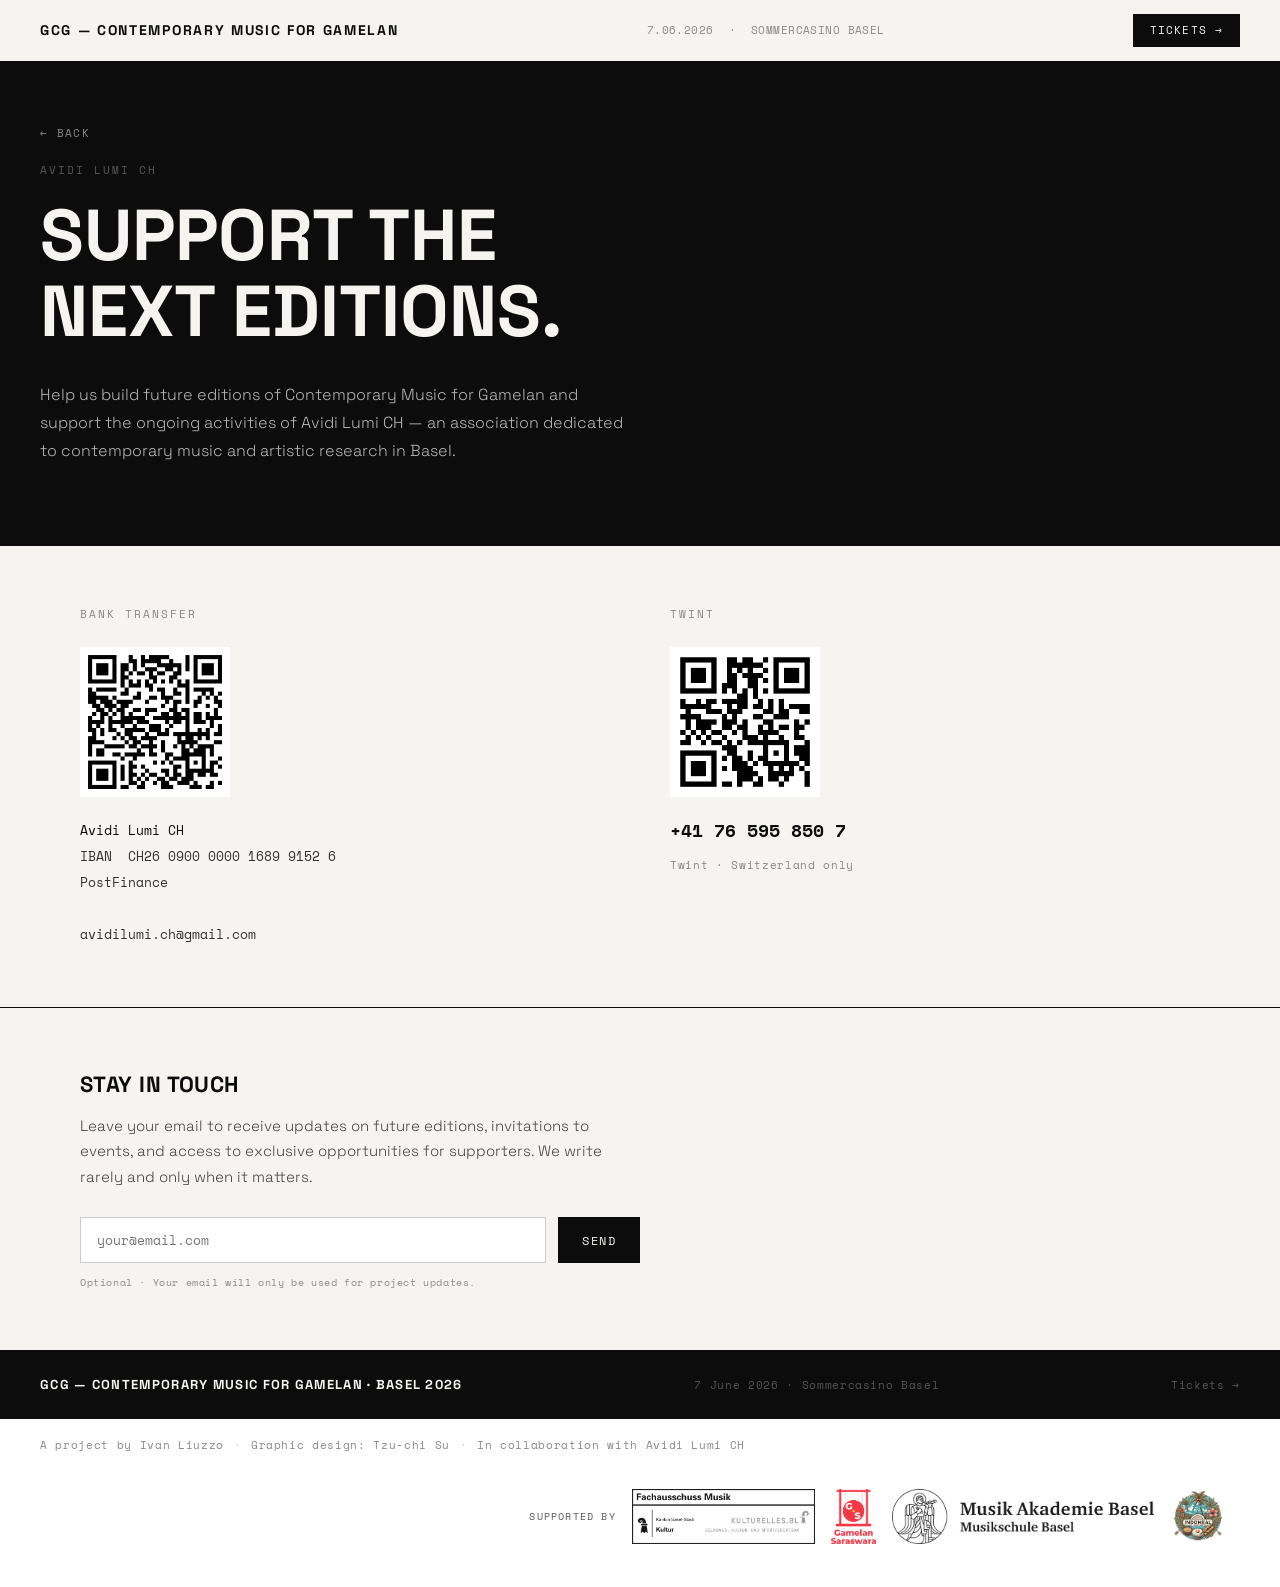
==== donate.html @ 59a26032 "Add files via upload" ====
<!DOCTYPE html>
<html lang="en">
<head>
  <meta charset="UTF-8">
  <meta name="viewport" content="width=device-width, initial-scale=1.0">
  <title>Support — Avidi Lumi CH</title>
  <link rel="preconnect" href="https://fonts.googleapis.com">
  <link rel="preconnect" href="https://fonts.gstatic.com" crossorigin>
  <link href="https://fonts.googleapis.com/css2?family=Space+Grotesk:wght@300;400;500;700&family=Space+Mono:wght@400&display=swap" rel="stylesheet">
  <link rel="stylesheet" href="style.css">
  <style>
    .donate-hero {
      background: var(--black);
      color: var(--white);
      padding: 120px 40px 80px;
    }
    .donate-hero-label {
      font-family: 'Space Mono', monospace;
      font-size: 11px;
      letter-spacing: 0.18em;
      text-transform: uppercase;
      color: #555;
      margin-bottom: 20px;
    }
    .donate-hero-title {
      font-family: 'Space Grotesk', sans-serif;
      font-weight: 700;
      font-size: clamp(36px, 6vw, 72px);
      line-height: 1.05;
      text-transform: uppercase;
      max-width: 700px;
    }
    .donate-hero-text {
      font-size: 16px;
      font-weight: 300;
      line-height: 1.75;
      max-width: 600px;
      margin-top: 32px;
      color: rgba(255,255,255,0.7);
    }
    .donate-section {
      border-top: 1px solid #0c0c0c;
    }
    .donate-inner {
      max-width: 1200px;
      margin: 0 auto;
      padding: 60px 40px;
    }
    .donate-grid {
      display: grid;
      grid-template-columns: 1fr 1fr;
      gap: 60px;
    }
    .donate-block-label {
      font-family: 'Space Mono', monospace;
      font-size: 11px;
      letter-spacing: 0.18em;
      text-transform: uppercase;
      color: #888;
      display: block;
      margin-bottom: 24px;
    }
    .donate-qr {
      width: 150px;
      height: 150px;
      display: block;
      margin-bottom: 20px;
    }
    .donate-bank-details {
      font-family: 'Space Mono', monospace;
      font-size: 13px;
      line-height: 2;
      color: #333;
    }
    .donate-bank-details strong {
      font-weight: 400;
      color: #0c0c0c;
    }
    .donate-twint-num {
      font-family: 'Space Mono', monospace;
      font-size: 18px;
      font-weight: 700;
      color: #0c0c0c;
      margin-bottom: 8px;
      display: block;
    }
    .donate-twint-note {
      font-family: 'Space Mono', monospace;
      font-size: 11px;
      color: #888;
      letter-spacing: 0.06em;
    }

    /* Email form */
    .donate-form-section {
      background: #f5f4f0;
      border-top: 1px solid #0c0c0c;
    }
    .donate-form-title {
      font-family: 'Space Grotesk', sans-serif;
      font-weight: 700;
      font-size: 22px;
      text-transform: uppercase;
      letter-spacing: 0.02em;
      margin-bottom: 12px;
    }
    .donate-form-text {
      font-size: 15px;
      font-weight: 300;
      line-height: 1.7;
      max-width: 560px;
      color: #444;
      margin-bottom: 28px;
    }
    .donate-form {
      display: flex;
      gap: 12px;
      flex-wrap: wrap;
      max-width: 560px;
    }
    .donate-input {
      flex: 1;
      min-width: 200px;
      font-family: 'Space Mono', monospace;
      font-size: 13px;
      padding: 12px 16px;
      border: 1px solid #ccc;
      background: #fff;
      color: #0c0c0c;
      outline: none;
      transition: border-color 0.2s;
    }
    .donate-input:focus { border-color: #0c0c0c; }
    .donate-submit {
      font-family: 'Space Mono', monospace;
      font-size: 12px;
      letter-spacing: 0.12em;
      text-transform: uppercase;
      padding: 12px 24px;
      background: #0c0c0c;
      color: #f5f4f0;
      border: none;
      cursor: pointer;
      transition: background 0.2s;
    }
    .donate-submit:hover { background: #333; }
    .donate-form-note {
      margin-top: 12px;
      font-family: 'Space Mono', monospace;
      font-size: 10px;
      color: #888;
      letter-spacing: 0.06em;
    }

    .back-link {
      display: inline-block;
      font-family: 'Space Mono', monospace;
      font-size: 11px;
      letter-spacing: 0.12em;
      text-transform: uppercase;
      color: #888;
      text-decoration: none;
      margin-bottom: 20px;
    }
    .back-link:hover { color: #0c0c0c; }

    @media (max-width: 768px) {
      .donate-hero { padding: 100px 20px 60px; }
      .donate-inner { padding: 40px 20px; }
      .donate-grid { grid-template-columns: 1fr; gap: 40px; }
    }
  </style>
</head>
<body>

  <!-- NAV -->
  <nav>
    <a href="index.html" class="nav-logo">GCG — Contemporary Music for Gamelan</a>
    <span class="nav-info">7.06.2026 &nbsp;·&nbsp; Sommercasino Basel</span>
    <div class="nav-links">
      <a href="index.html#tickets" class="nav-ticket">Tickets →</a>
    </div>
  </nav>

  <!-- HERO -->
  <div class="donate-hero">
    <div style="max-width:1200px;margin:0 auto;">
      <a href="index.html" class="back-link">← Back</a>
      <p class="donate-hero-label">Avidi Lumi CH</p>
      <h1 class="donate-hero-title">Support the<br>next editions.</h1>
      <p class="donate-hero-text">Help us build future editions of Contemporary Music for Gamelan and support the ongoing activities of Avidi Lumi CH — an association dedicated to contemporary music and artistic research in Basel.</p>
    </div>
  </div>

  <!-- DONATION METHODS -->
  <section class="donate-section">
    <div class="donate-inner">
      <div class="donate-grid">

        <!-- IBAN -->
        <div>
          <span class="donate-block-label">Bank Transfer</span>
          <img src="qr_iban.png" alt="QR IBAN Avidi Lumi CH" class="donate-qr">
          <div class="donate-bank-details">
            <strong>Avidi Lumi CH</strong><br>
            IBAN &nbsp;CH26 0900 0000 1689 9152 6<br>
            PostFinance<br>
            <br>
            avidilumi.ch@gmail.com
          </div>
        </div>

        <!-- TWINT -->
        <div>
          <span class="donate-block-label">Twint</span>
          <img src="qr_twint.png" alt="QR Twint Avidi Lumi CH" class="donate-qr">
          <span class="donate-twint-num">+41 76 595 850 7</span>
          <span class="donate-twint-note">Twint · Switzerland only</span>
        </div>

      </div>
    </div>
  </section>

  <!-- EMAIL SIGNUP -->
  <section class="donate-form-section">
    <div class="donate-inner">
      <p class="donate-form-title">Stay in touch</p>
      <p class="donate-form-text">Leave your email to receive updates on future editions, invitations to events, and access to exclusive opportunities for supporters. We write rarely and only when it matters.</p>

      <!--
        Per attivare il form:
        1. Vai su web3forms.com e crea un account gratuito
        2. Ottieni la tua access key
        3. Sostituisci YOUR_ACCESS_KEY qui sotto
        4. Cambia action con il tuo form endpoint
      -->
      <form class="donate-form"
            action="mailto:avidilumi.ch@gmail.com"
            method="GET"
            enctype="text/plain">
        <input
          class="donate-input"
          type="email"
          name="email"
          placeholder="your@email.com"
          required>
        <input
          type="hidden"
          name="subject"
          value="Support Avidi Lumi CH — mailing list">
        <button class="donate-submit" type="submit">Send</button>
      </form>
      <p class="donate-form-note">Optional · Your email will only be used for project updates.</p>
    </div>
  </section>

  <!-- FOOTER -->
  <footer>
    <div class="footer-top">
      <span class="footer-logo">GCG — Contemporary Music for Gamelan · Basel 2026</span>
      <span class="footer-copy">7 June 2026 · Sommercasino Basel</span>
      <a href="index.html#tickets" class="footer-copy">Tickets →</a>
    </div>
    <div class="footer-bottom">
      <div class="footer-credits">
        <span class="footer-credit-item">A project by Ivan Liuzzo</span>
        <span class="footer-credit-sep">·</span>
        <span class="footer-credit-item">Graphic design: Tzu-chi Su</span>
        <span class="footer-credit-sep">·</span>
        <span class="footer-credit-item">In collaboration with Avidi Lumi CH</span>
      </div>
      <div class="footer-logo-box">
        <span class="footer-supported">Supported by</span>
        <img src="FA_BSBL_MU_cmyk_print.png" alt="Fachausschuss Musik BS/BL" class="footer-canton-logo">
        <img src="Saraswara_Original_on_Transparent.png" alt="Gamelan Saraswara" class="footer-canton-logo">
        <img src="MAB_MSB.jpg" alt="Musik Akademie Basel" class="footer-canton-logo">
        <img src="Indomeal.png" alt="Indomeal" class="footer-canton-logo" style="height:70px;">
      </div>
    </div>
  </footer>

</body>
</html>
---- style.css ----
/* ═══════════════════════════════════════════════════════════
   GCG — Contemporary Music for Gamelan
   Basel, 7 June 2026 · Stylesheet
   ═══════════════════════════════════════════════════════════ */

/* ─── VARIABILI ──────────────────────────────────────────── */
:root {
  --black: #0c0c0c;
  --white: #f5f4f0;
  --mid: #888;
  --rule: 1px solid #0c0c0c;
  --rule-light: 1px solid #ccc;
}

/* ─── RESET ──────────────────────────────────────────────── */
*, *::before, *::after { box-sizing: border-box; margin: 0; padding: 0; }
html { scroll-behavior: smooth; }

body {
  font-family: 'Space Grotesk', sans-serif;
  background: var(--white);
  color: var(--black);
  font-size: 16px;
  line-height: 1.5;
  -webkit-font-smoothing: antialiased;
}

/* ─── NAVIGAZIONE ────────────────────────────────────────── */
nav {
  position: fixed;
  top: 0; left: 0; right: 0;
  z-index: 100;
  display: flex;
  justify-content: space-between;
  align-items: center;
  padding: 14px 40px;
  border-bottom: var(--rule);
  background: var(--white);
}

.nav-logo {
  font-family: 'Space Grotesk', sans-serif;
  font-weight: 700;
  font-size: 14px;
  letter-spacing: 0.12em;
  text-transform: uppercase;
  text-decoration: none;
  color: var(--black);
}

.nav-info {
  font-family: 'Space Mono', monospace;
  font-size: 11px;
  letter-spacing: 0.04em;
  color: var(--mid);
  text-transform: uppercase;
}

.nav-links {
  display: flex;
  gap: 12px;
  align-items: center;
}

.nav-support {
  font-family: 'Space Mono', monospace;
  font-size: 11px;
  letter-spacing: 0.1em;
  text-transform: uppercase;
  text-decoration: none;
  color: var(--mid);
  padding: 7px 14px;
  border: 1px solid #ccc;
  transition: border-color 0.2s, color 0.2s;
}
.nav-support:hover { border-color: var(--black); color: var(--black); }

.nav-ticket {
  font-family: 'Space Mono', monospace;
  font-size: 11px;
  letter-spacing: 0.1em;
  text-transform: uppercase;
  text-decoration: none;
  color: var(--white);
  background: var(--black);
  padding: 7px 16px;
  border: var(--rule);
  transition: background 0.2s, color 0.2s;
}
.nav-ticket:hover { background: var(--white); color: var(--black); }

/* ─── HERO ───────────────────────────────────────────────── */
.hero {
  margin-top: 49px;
  position: relative;
  width: 100%;
  min-height: 90vh;
  display: flex;
  flex-direction: column;
  overflow: hidden;
}

/*
 * ━━━━━━━━━━━━━━━━━━━━━━━━━━━━━━━━━━━━━━━━━━━━━━━━━━━━━━━━━
 *  DESIGNER — immagine hero
 *  Opzione A (CSS):
 *  .hero-image-layer {
 *    background-image: url('hero.jpg');
 *    background-size: cover;
 *    background-position: center;
 *  }
 *  Opzione B (HTML): inserisci <img> dentro .hero-image-layer
 *  e rimuovi lo <span class="hero-image-label">
 * ━━━━━━━━━━━━━━━━━━━━━━━━━━━━━━━━━━━━━━━━━━━━━━━━━━━━━━━━━
 */
.hero-image-layer {
  position: absolute;
  inset: 0;
  background-image: url('Landing_Page_Banner.jpg');
  background-size: cover;
  background-position: center right;
}

.hero-image-label {
  font-family: 'Space Mono', monospace;
  font-size: 11px;
  letter-spacing: 0.15em;
  color: #aaa;
  text-transform: uppercase;
  border: 1px solid #ccc;
  padding: 8px 16px;
  background: rgba(245,244,240,0.7);
}

.hero-overlay {
  position: absolute;
  inset: 0;
  background: linear-gradient(to bottom, transparent 20%, rgba(12,12,12,0.62) 100%);
  pointer-events: none;
}

.hero-content {
  position: relative;
  z-index: 2;
  display: flex;
  flex-direction: column;
  justify-content: flex-end;
  flex: 1;
  padding: 60px 40px 50px;
}

.hero-title {
  font-family: 'Space Grotesk', sans-serif;
  font-weight: 700;
  font-size: clamp(32px, 5.5vw, 72px);
  line-height: 1.05;
  text-transform: uppercase;
  letter-spacing: -0.01em;
  color: #fff;
}

.hero-tag {
  font-family: 'Space Grotesk', sans-serif;
  font-weight: 700;
  font-size: clamp(28px, 5vw, 66px);
  text-transform: uppercase;
  letter-spacing: -0.01em;
  line-height: 1.05;
  color: rgba(255,255,255,0.55);
  margin-bottom: 6px;
}

.hero-meta {
  display: flex;
  gap: 40px;
  margin-top: 32px;
  padding-top: 24px;
  border-top: 1px solid rgba(255,255,255,0.25);
  flex-wrap: wrap;
}

.hero-meta-item { display: flex; flex-direction: column; gap: 4px; }

.hero-meta-label {
  font-family: 'Space Mono', monospace;
  font-size: 10px;
  letter-spacing: 0.14em;
  text-transform: uppercase;
  color: rgba(255,255,255,0.5);
}

.hero-meta-value {
  font-family: 'Space Grotesk', sans-serif;
  font-weight: 400;
  font-size: 15px;
  color: #fff;
}

/* ─── LAYOUT GENERALE ────────────────────────────────────── */
.container { max-width: 1200px; margin: 0 auto; padding: 0 40px; }

section { border-top: var(--rule); }

.section-inner {
  display: grid;
  grid-template-columns: 120px 1fr;
  gap: 0 60px;
  padding: 60px 0;
}

.section-number {
  font-family: 'Space Mono', monospace;
  font-size: 11px;
  letter-spacing: 0.1em;
  color: var(--mid);
  padding-top: 4px;
}

.section-label {
  font-family: 'Space Grotesk', sans-serif;
  font-weight: 700;
  font-size: 11px;
  letter-spacing: 0.18em;
  text-transform: uppercase;
  color: var(--mid);
  display: block;
  margin-bottom: 24px;
}

/* ─── ABOUT ──────────────────────────────────────────────── */
.about-text {
  font-size: 17px;
  font-weight: 300;
  line-height: 1.75;
  max-width: 720px;
}
.about-text p + p { margin-top: 1.2em; }
.about-text strong { font-weight: 500; }

.about-note {
  margin-top: 32px;
  padding-top: 24px;
  border-top: var(--rule-light);
  font-family: 'Space Mono', monospace;
  font-size: 12px;
  letter-spacing: 0.04em;
  color: var(--mid);
  line-height: 1.8;
  max-width: 600px;
}

/* ─── PROGRAMMA ──────────────────────────────────────────── */
.programme-talk {
  padding: 20px 0 28px;
  border-bottom: var(--rule);
  margin-bottom: 8px;
}

.talk-time {
  font-family: 'Space Mono', monospace;
  font-size: 11px;
  color: var(--mid);
  margin-bottom: 6px;
  letter-spacing: 0.06em;
}

.talk-title {
  font-family: 'Space Grotesk', sans-serif;
  font-weight: 700;
  font-size: 20px;
  letter-spacing: 0.02em;
  text-transform: uppercase;
}

.talk-detail {
  font-size: 13px;
  font-weight: 300;
  color: var(--mid);
  margin-top: 4px;
}

.concert-header {
  font-family: 'Space Mono', monospace;
  font-size: 11px;
  letter-spacing: 0.1em;
  color: var(--mid);
  text-transform: uppercase;
  padding: 18px 0 4px;
}

.programme-grid { display: flex; flex-direction: column; }

.programme-item {
  display: grid;
  grid-template-columns: 1fr auto;
  align-items: start;
  gap: 8px 32px;
  padding: 20px 0;
  border-bottom: var(--rule-light);
}
.programme-item:first-child { border-top: var(--rule-light); }

.prog-num {
  font-family: 'Space Mono', monospace;
  font-size: 11px;
  color: var(--mid);
  margin-bottom: 5px;
}

.prog-title {
  font-family: 'Space Grotesk', sans-serif;
  font-weight: 700;
  font-size: 22px;
  letter-spacing: 0.02em;
  text-transform: uppercase;
  line-height: 1.1;
}

.prog-detail {
  font-size: 13px;
  font-weight: 300;
  color: var(--mid);
  margin-top: 3px;
  line-height: 1.5;
}

.prog-performers {
  font-size: 12px;
  font-weight: 300;
  font-style: italic;
  color: var(--mid);
  margin-top: 6px;
}

.prog-type {
  font-family: 'Space Mono', monospace;
  font-size: 10px;
  letter-spacing: 0.12em;
  text-transform: uppercase;
  color: var(--mid);
  border: 1px solid #ccc;
  padding: 4px 8px;
  white-space: nowrap;
  align-self: start;
  margin-top: 4px;
}
.prog-type.premiere { border-color: var(--black); color: var(--black); }

.programme-interval {
  text-align: center;
  padding: 20px 0;
  border-bottom: var(--rule-light);
  font-family: 'Space Mono', monospace;
  font-size: 11px;
  letter-spacing: 0.18em;
  text-transform: uppercase;
  color: var(--mid);
}

.programme-note {
  margin-top: 20px;
  font-family: 'Space Mono', monospace;
  font-size: 11px;
  letter-spacing: 0.06em;
  color: var(--mid);
}

/* ─── NOTE DI PROGRAMMA ──────────────────────────────────── */
.prog-note-block {
  padding: 0;
  border-bottom: var(--rule-light);
}
.prog-note-block:first-child { border-top: var(--rule-light); }

.prog-note-header {
  display: flex;
  align-items: baseline;
  gap: 16px;
  padding: 20px 0;
  cursor: pointer;
  user-select: none;
  flex-wrap: wrap;
}
.prog-note-header:hover .prog-note-title { opacity: 0.6; }

.prog-note-body {
  padding-bottom: 24px;
}

.prog-note-num {
  font-family: 'Space Mono', monospace;
  font-size: 11px;
  color: var(--mid);
}

.prog-note-title {
  font-family: 'Space Grotesk', sans-serif;
  font-weight: 700;
  font-size: 20px;
  text-transform: uppercase;
  letter-spacing: 0.02em;
  transition: opacity 0.2s;
}

.prog-note-composer {
  font-size: 13px;
  font-weight: 300;
  color: var(--mid);
}

.prog-note-text {
  font-size: 14px;
  font-weight: 300;
  line-height: 1.8;
  color: #333;
  max-width: 700px;
}

.prog-note-text p + p { margin-top: 1em; }

.prog-quote {
  margin: 20px 0 8px;
  padding-left: 20px;
  border-left: 2px solid var(--black);
  font-size: 13px;
  font-weight: 300;
  font-style: italic;
  line-height: 1.75;
  color: #333;
  max-width: 600px;
}

.prog-quote-attr {
  font-family: 'Space Mono', monospace;
  font-size: 11px;
  letter-spacing: 0.04em;
  color: var(--mid);
  margin-top: 8px;
}

/* ─── BIO ────────────────────────────────────────────────── */
.bio-block {
  padding: 32px 0;
  border-bottom: var(--rule-light);
}
.bio-block:first-child { border-top: var(--rule-light); }

.bio-header {
  display: flex;
  align-items: baseline;
  gap: 16px;
  margin-bottom: 12px;
  flex-wrap: wrap;
}

.bio-name {
  font-family: 'Space Grotesk', sans-serif;
  font-weight: 700;
  font-size: 26px;
  text-transform: uppercase;
  letter-spacing: 0.02em;
}

.bio-origin {
  font-family: 'Space Mono', monospace;
  font-size: 10px;
  letter-spacing: 0.14em;
  text-transform: uppercase;
  color: var(--mid);
}

.bio-badge {
  font-family: 'Space Mono', monospace;
  font-size: 9px;
  letter-spacing: 0.12em;
  text-transform: uppercase;
  background: var(--black);
  color: var(--white);
  padding: 3px 8px;
}

.bio-text {
  font-size: 14px;
  font-weight: 300;
  line-height: 1.8;
  color: #333;
  max-width: 760px;
}
.bio-text p + p { margin-top: 1em; }

.bio-link {
  display: inline-block;
  margin-top: 10px;
  font-family: 'Space Mono', monospace;
  font-size: 11px;
  letter-spacing: 0.06em;
  color: var(--black);
  text-decoration: underline;
  text-underline-offset: 3px;
}

/* ─── TASHTEGO ───────────────────────────────────────────── */
.tashtego-intro {
  font-size: 16px;
  font-weight: 300;
  line-height: 1.75;
  max-width: 700px;
  margin-bottom: 40px;
}

.tashtego-members {
  display: grid;
  grid-template-columns: repeat(auto-fit, minmax(180px, 1fr));
  border-top: var(--rule-light);
}

.tashtego-member {
  padding: 18px 16px 18px 0;
  border-bottom: var(--rule-light);
  border-right: var(--rule-light);
}

.tm-name {
  font-family: 'Space Grotesk', sans-serif;
  font-weight: 700;
  font-size: 16px;
  text-transform: uppercase;
  letter-spacing: 0.02em;
}

.tm-role {
  font-size: 12px;
  font-weight: 300;
  color: var(--mid);
  margin-top: 3px;
}

/* ─── CURATOR'S NOTE ─────────────────────────────────────── */
.curator-text {
  font-size: 16px;
  font-weight: 300;
  line-height: 1.8;
  max-width: 680px;
}
.curator-text p + p { margin-top: 1.2em; }

.curator-signature {
  font-family: 'Space Mono', monospace;
  font-size: 12px;
  letter-spacing: 0.08em;
  color: var(--mid);
  margin-top: 28px;
}

/* ─── BIGLIETTI ──────────────────────────────────────────── */
.tickets-section { background: var(--black); color: var(--white); }

.tickets-inner {
  display: grid;
  grid-template-columns: 120px 1fr;
  gap: 0 60px;
  padding: 80px 0;
  align-items: center;
}

.tickets-label {
  font-family: 'Space Mono', monospace;
  font-size: 11px;
  letter-spacing: 0.1em;
  color: #555;
}

.tickets-content {
  display: flex;
  align-items: center;
  justify-content: space-between;
  gap: 40px;
  flex-wrap: wrap;
}

.tickets-cta-text {
  font-family: 'Space Grotesk', sans-serif;
  font-weight: 700;
  font-size: clamp(28px, 4vw, 52px);
  text-transform: uppercase;
  letter-spacing: 0.02em;
  line-height: 1.1;
}

.tickets-soon {
  font-family: 'Space Mono', monospace;
  font-size: 12px;
  letter-spacing: 0.1em;
  color: #666;
  margin-top: 10px;
}

/* Pulsante attivo */
.tickets-btn {
  display: inline-block;
  font-family: 'Space Mono', monospace;
  font-size: 13px;
  letter-spacing: 0.15em;
  text-transform: uppercase;
  text-decoration: none;
  color: var(--black);
  background: var(--white);
  padding: 18px 40px;
  border: 1px solid var(--white);
  white-space: nowrap;
  transition: background 0.2s, color 0.2s;
}
.tickets-btn:hover { background: transparent; color: var(--white); }

/* ─── VENUE ──────────────────────────────────────────────── */
.venue-grid { display: grid; grid-template-columns: 1fr 1fr; gap: 60px; }
.venue-address { font-size: 15px; font-weight: 300; line-height: 2.1; }
.venue-directions {
  font-family: 'Space Mono', monospace;
  font-size: 12px;
  letter-spacing: 0.06em;
  color: var(--mid);
  line-height: 2;
}

/* ─── FOOTER ─────────────────────────────────────────────── */
footer {
  border-top: var(--rule);
  background: var(--black);
  padding: 0 40px;
}

.footer-top {
  display: flex;
  justify-content: space-between;
  align-items: center;
  gap: 20px;
  flex-wrap: wrap;
  padding: 24px 0;
}

.footer-bottom {
  background: #fff;
  margin: 0 -40px;
  padding: 18px 40px 28px;
  display: flex;
  justify-content: space-between;
  align-items: center;
  gap: 20px;
  flex-wrap: wrap;
}

.footer-credits {
  display: flex;
  align-items: center;
  gap: 10px;
  flex-wrap: wrap;
}

.footer-credit-item {
  font-family: 'Space Mono', monospace;
  font-size: 11px;
  letter-spacing: 0.06em;
  color: #888;
}

.footer-credit-sep {
  font-family: 'Space Mono', monospace;
  font-size: 11px;
  color: #ccc;
}

.footer-supported {
  font-family: 'Space Mono', monospace;
  font-size: 10px;
  letter-spacing: 0.12em;
  text-transform: uppercase;
  color: #888;
}

.footer-logo-box {
  display: flex;
  align-items: center;
  gap: 16px;
  margin-left: auto;
}
/* ─── PROGRAMME ACCORDION INLINE ────────────────────────── */
.prog-title-btn {
  cursor: pointer;
  transition: color 0.2s;
  display: inline;
}
.prog-title-btn:hover { color: #888; }

.prog-inline-note {
  display: none;
  padding: 16px 0 4px;
  max-width: 680px;
}

.prog-inline-note p {
  font-size: 13px;
  font-weight: 300;
  line-height: 1.8;
  color: #444;
}

.prog-inline-note em { font-style: italic; }

.prog-inline-note blockquote {
  margin: 16px 0 8px;
  padding-left: 16px;
  border-left: 2px solid var(--black);
  font-size: 13px;
  font-style: italic;
  font-weight: 300;
  line-height: 1.75;
  color: #444;
}

.prog-inline-note .prog-quote-attr {
  font-family: 'Space Mono', monospace;
  font-size: 11px;
  color: var(--mid);
  margin-top: 6px;
}

.footer-logos {
  display: flex;
  align-items: center;
  gap: 16px;
}

.footer-logo-box {
  background: #fff;
  padding: 8px 14px;
  display: inline-flex;
  align-items: center;
  gap: 16px;
}

.footer-supported {
  font-family: 'Space Mono', monospace;
  font-size: 10px;
  letter-spacing: 0.12em;
  text-transform: uppercase;
  color: #555;
}

.footer-canton-logo {
  height: 55px;
  width: auto;
}

.footer-indomeal-logo {
  height: 60px;
  width: auto;
}

.footer-logo {
  font-family: 'Space Grotesk', sans-serif;
  font-weight: 700;
  font-size: 13px;
  letter-spacing: 0.1em;
  text-transform: uppercase;
  color: #f5f4f0;
}

.footer-copy {
  font-family: 'Space Mono', monospace;
  font-size: 11px;
  letter-spacing: 0.06em;
  color: #555;
  text-decoration: none;
}

.footer-support {
  font-family: 'Space Mono', monospace;
  font-size: 11px;
  letter-spacing: 0.1em;
  text-transform: uppercase;
  text-decoration: none;
  color: #555;
  border-bottom: 1px solid #333;
  padding-bottom: 1px;
  transition: color 0.2s, border-color 0.2s;
}
.footer-support:hover { color: #f5f4f0; border-color: #f5f4f0; }

/* ─── RESPONSIVE ─────────────────────────────────────────── */
@media (max-width: 768px) {
  nav { padding: 12px 20px; gap: 12px; }
  .nav-info { display: none; }
  .hero-content { padding: 40px 20px 40px; }
  .container { padding: 0 20px; }
  .section-inner { grid-template-columns: 1fr; gap: 0; }
  .section-number { margin-bottom: 16px; }
  .programme-item { grid-template-columns: 1fr; }
  .prog-type { width: fit-content; margin-top: 8px; }
  .tickets-inner { grid-template-columns: 1fr; }
  .tickets-content { flex-direction: column; align-items: flex-start; }
  .venue-grid { grid-template-columns: 1fr; gap: 30px; }
  footer { padding: 24px 20px; }
  .tashtego-member { border-right: none; padding-right: 0; }
}
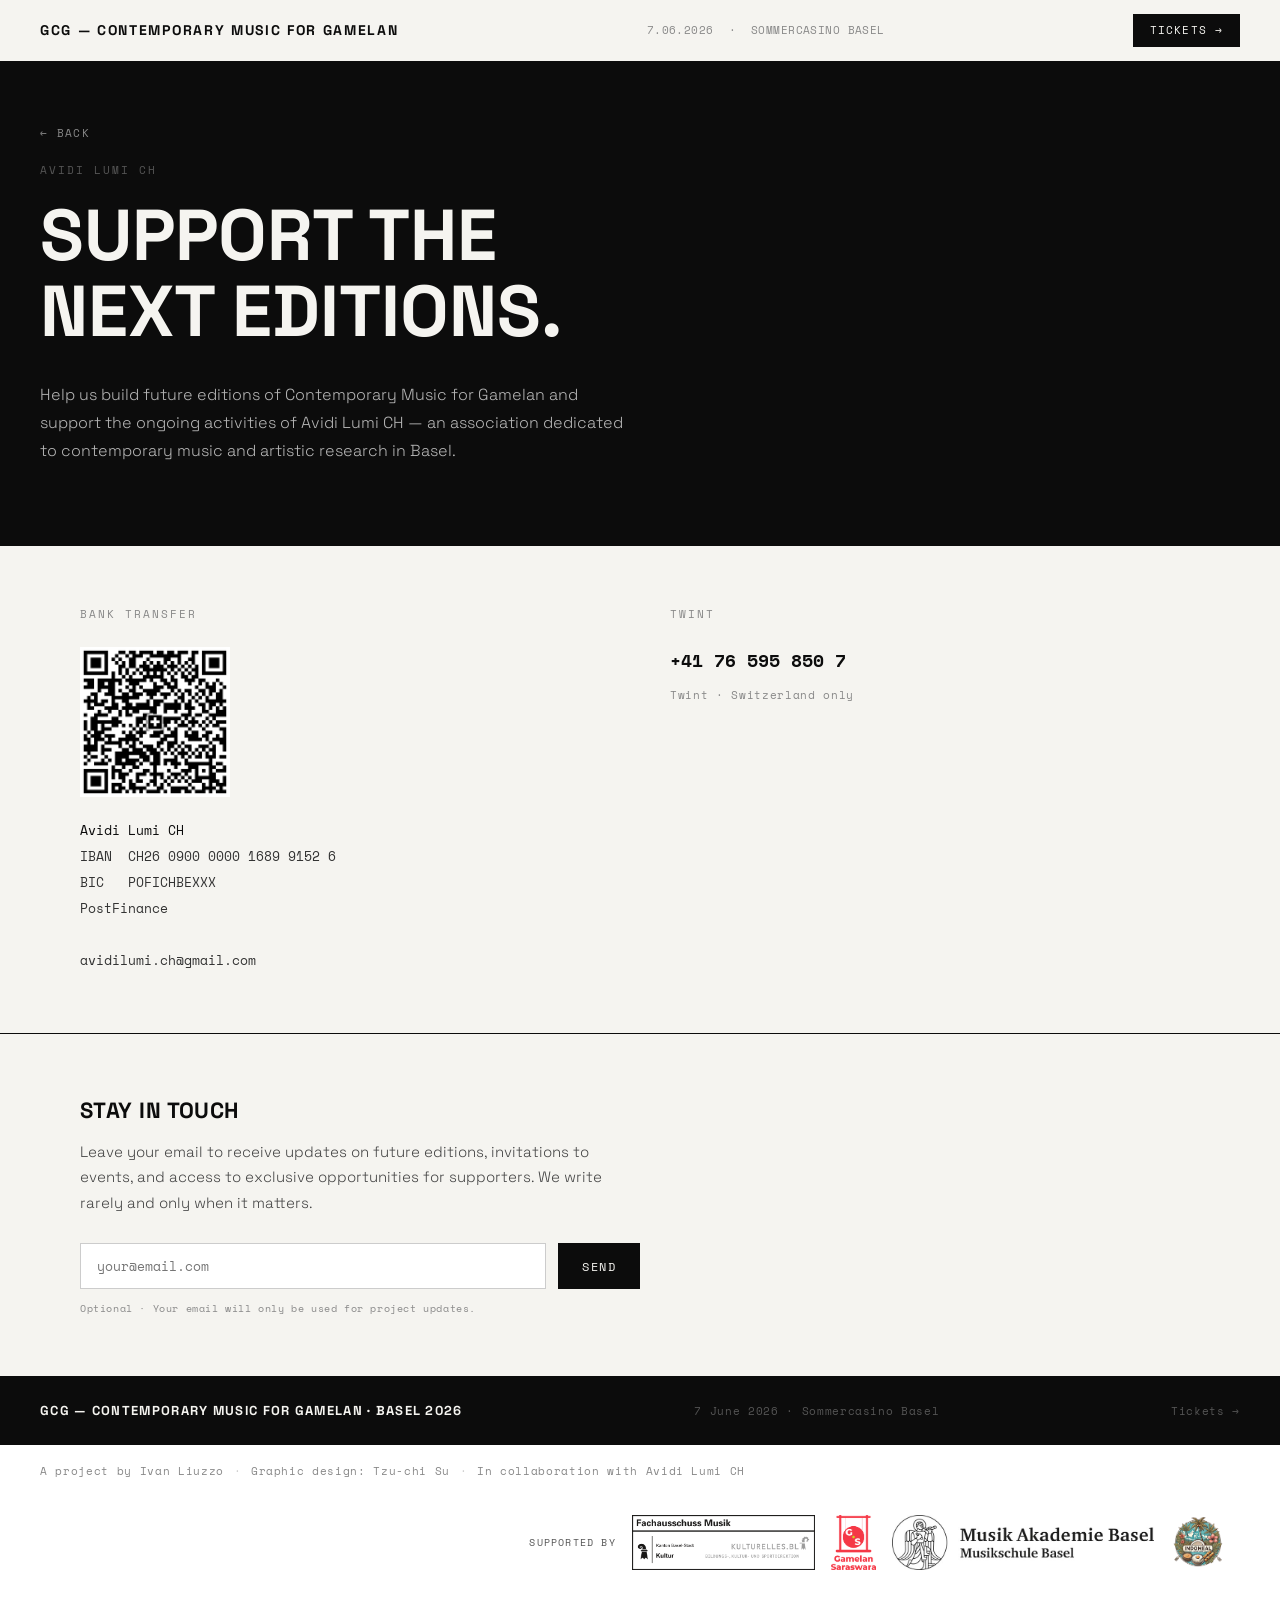
==== commit 68a3f5eb: "Update donate.html" ====
--- a/donate.html
+++ b/donate.html
@@ -204,6 +204,7 @@
           <div class="donate-bank-details">
             <strong>Avidi Lumi CH</strong><br>
             IBAN &nbsp;CH26 0900 0000 1689 9152 6<br>
+            BIC &nbsp;&nbsp;POFICHBEXXX<br>
             PostFinance<br>
             <br>
             avidilumi.ch@gmail.com
@@ -213,7 +214,6 @@
         <!-- TWINT -->
         <div>
           <span class="donate-block-label">Twint</span>
-          <img src="qr_twint.png" alt="QR Twint Avidi Lumi CH" class="donate-qr">
           <span class="donate-twint-num">+41 76 595 850 7</span>
           <span class="donate-twint-note">Twint · Switzerland only</span>
         </div>
